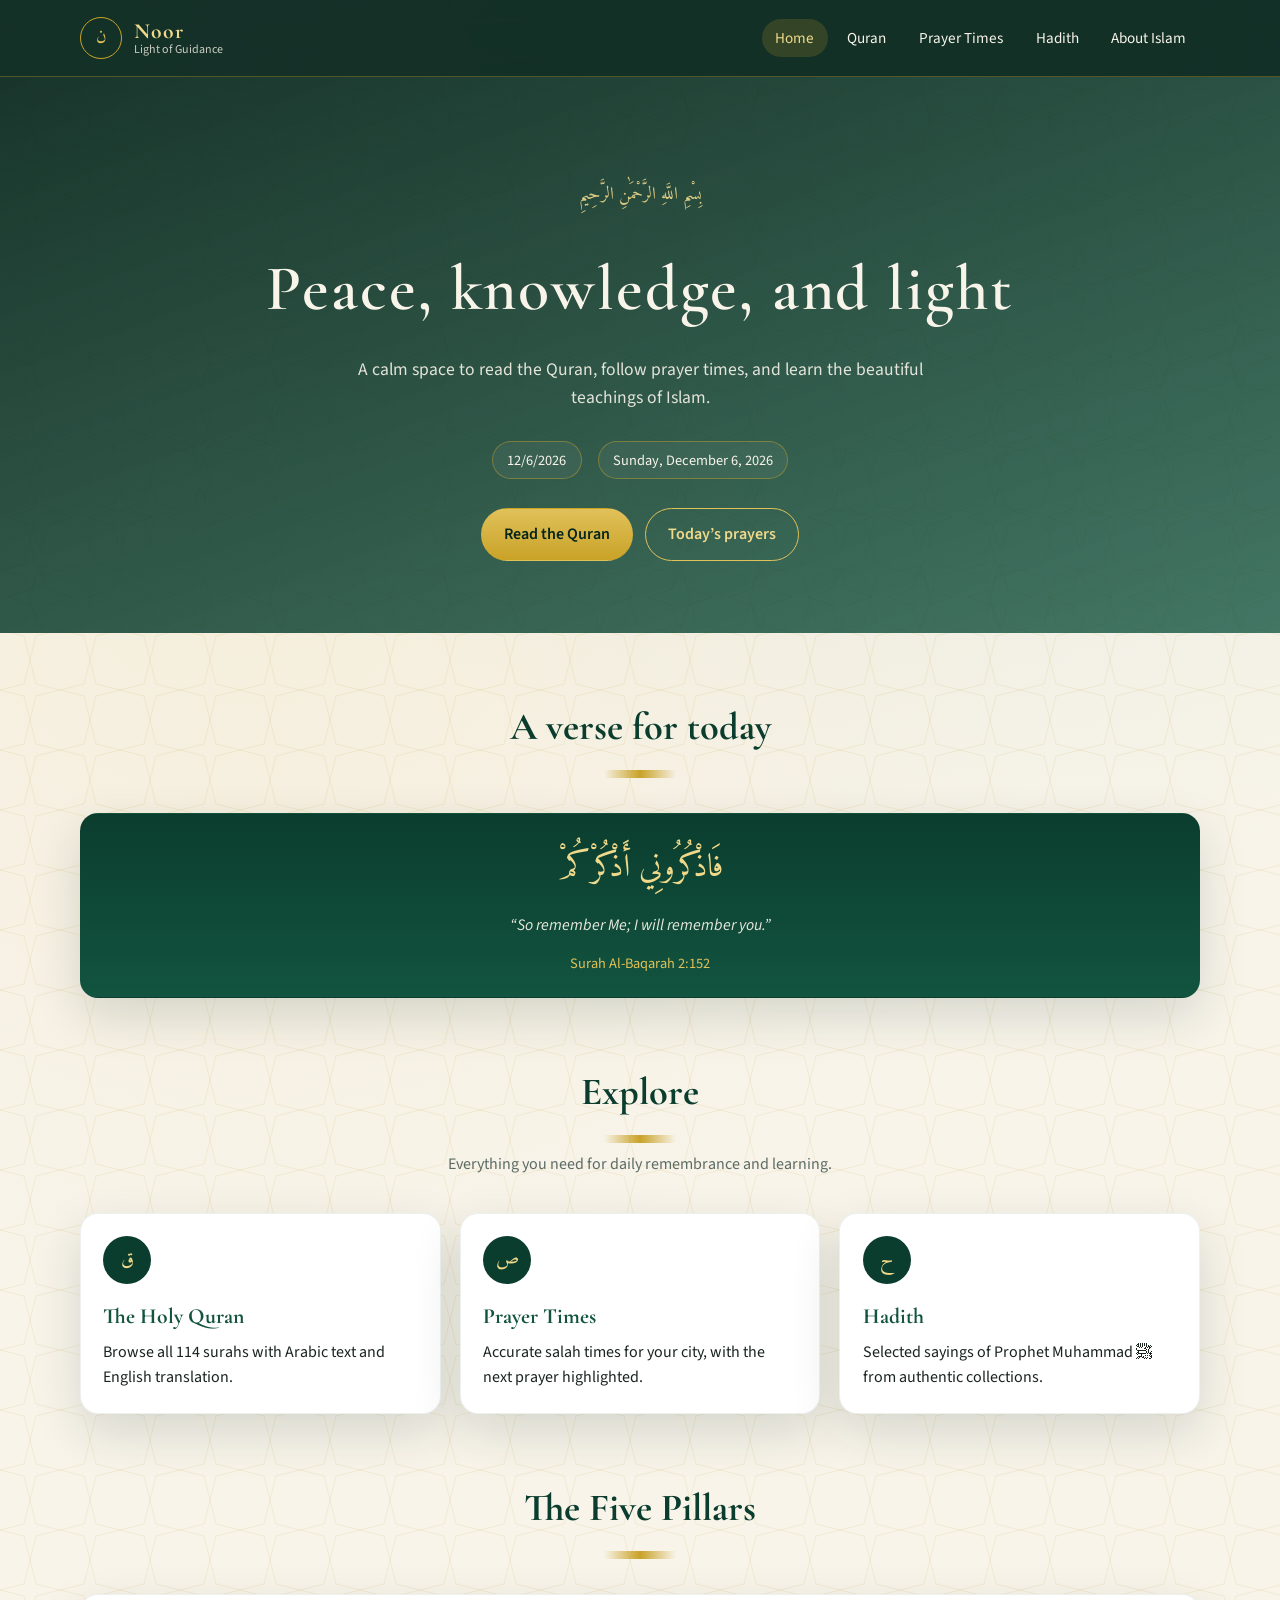
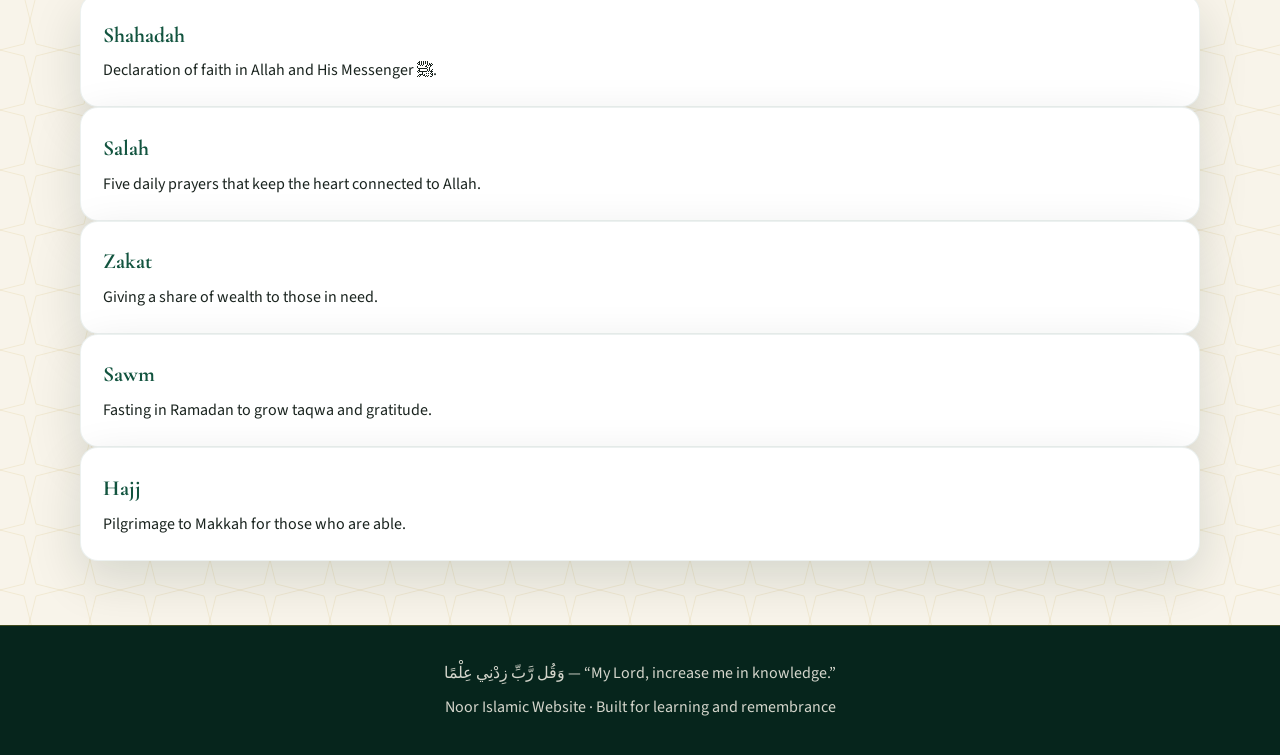
==== index.html @ 62fc7f0a "INIT" ====
<!DOCTYPE html>
<html lang="en">
<head>
  <meta charset="UTF-8" />
  <meta name="viewport" content="width=device-width, initial-scale=1.0" />
  <title>Noor — Islamic Home</title>
  <link rel="preconnect" href="https://fonts.googleapis.com" />
  <link rel="preconnect" href="https://fonts.gstatic.com" crossorigin />
  <link href="https://fonts.googleapis.com/css2?family=Amiri:ital,wght@0,400;0,700;1,400&family=Cormorant+Garamond:wght@500;600;700&family=Source+Sans+3:wght@400;600;700&display=swap" rel="stylesheet" />
  <link rel="stylesheet" href="css/styles.css" />
</head>
<body class="pattern" data-page="home">
  <header class="site-header">
    <div class="container nav-wrap">
      <a class="logo" href="index.html">
        <div class="logo-mark">ن</div>
        <div class="logo-text">
          <strong>Noor</strong>
          <span>Light of Guidance</span>
        </div>
      </a>
      <button class="menu-toggle" type="button" aria-label="Open menu">Menu</button>
      <nav class="nav">
        <a href="index.html" data-page="home">Home</a>
        <a href="quran.html" data-page="quran">Quran</a>
        <a href="prayer.html" data-page="prayer">Prayer Times</a>
        <a href="hadith.html" data-page="hadith">Hadith</a>
        <a href="about.html" data-page="about">About Islam</a>
      </nav>
    </div>
  </header>

  <section class="hero">
    <div class="container">
      <p class="bismillah">بِسْمِ اللَّهِ الرَّحْمَٰنِ الرَّحِيمِ</p>
      <h1>Peace, knowledge, and light</h1>
      <p>A calm space to read the Quran, follow prayer times, and learn the beautiful teachings of Islam.</p>
      <div class="hero-meta">
        <span class="chip" id="hijri-date">Loading Hijri date…</span>
        <span class="chip" id="greg-date"></span>
      </div>
      <div class="btn-row">
        <a class="btn btn-gold" href="quran.html">Read the Quran</a>
        <a class="btn btn-outline" href="prayer.html">Today’s prayers</a>
      </div>
    </div>
  </section>

  <section class="section">
    <div class="container">
      <div class="section-title">
        <h2>A verse for today</h2>
        <div class="ornament"></div>
      </div>
      <article class="card ayah-card" id="daily-ayah">
        <p class="ayah-ar">اللَّهُ نُورُ السَّمَاوَاتِ وَالْأَرْضِ</p>
        <p class="ayah-en">“Allah is the Light of the heavens and the earth.”</p>
        <p class="ayah-ref">Surah An-Nur 24:35</p>
      </article>
    </div>
  </section>

  <section class="section" style="padding-top: 0">
    <div class="container">
      <div class="section-title">
        <h2>Explore</h2>
        <div class="ornament"></div>
        <p>Everything you need for daily remembrance and learning.</p>
      </div>
      <div class="grid-3">
        <a class="card" href="quran.html">
          <div class="icon-circle">ق</div>
          <h3>The Holy Quran</h3>
          <p>Browse all 114 surahs with Arabic text and English translation.</p>
        </a>
        <a class="card" href="prayer.html">
          <div class="icon-circle">ص</div>
          <h3>Prayer Times</h3>
          <p>Accurate salah times for your city, with the next prayer highlighted.</p>
        </a>
        <a class="card" href="hadith.html">
          <div class="icon-circle">ح</div>
          <h3>Hadith</h3>
          <p>Selected sayings of Prophet Muhammad ﷺ from authentic collections.</p>
        </a>
      </div>
    </div>
  </section>

  <section class="section" style="padding-top: 0">
    <div class="container">
      <div class="section-title">
        <h2>The Five Pillars</h2>
        <div class="ornament"></div>
      </div>
      <div class="grid-5">
        <div class="card"><h3>Shahadah</h3><p>Declaration of faith in Allah and His Messenger ﷺ.</p></div>
        <div class="card"><h3>Salah</h3><p>Five daily prayers that keep the heart connected to Allah.</p></div>
        <div class="card"><h3>Zakat</h3><p>Giving a share of wealth to those in need.</p></div>
        <div class="card"><h3>Sawm</h3><p>Fasting in Ramadan to grow taqwa and gratitude.</p></div>
        <div class="card"><h3>Hajj</h3><p>Pilgrimage to Makkah for those who are able.</p></div>
      </div>
    </div>
  </section>

  <footer class="site-footer">
    <div class="container">
      <p>وَقُل رَّبِّ زِدْنِي عِلْمًا — “My Lord, increase me in knowledge.”</p>
      <p style="margin-top: 0.5rem">Noor Islamic Website · Built for learning and remembrance</p>
    </div>
  </footer>

  <script src="js/nav.js"></script>
  <script src="js/home.js"></script>
</body>
</html>
---- css/styles.css ----
:root {
  --green-950: #06251c;
  --green-900: #0b3d2e;
  --green-800: #12543f;
  --green-700: #1a6b50;
  --gold-500: #c9a227;
  --gold-400: #e0c15a;
  --gold-300: #f0d98a;
  --cream: #f8f4ea;
  --cream-dark: #efe6d4;
  --ink: #1a241f;
  --muted: #5c6b64;
  --white: #ffffff;
  --shadow: 0 18px 50px rgba(6, 37, 28, 0.14);
  --radius: 18px;
  --font-en: "Source Sans 3", "Segoe UI", sans-serif;
  --font-ar: "Amiri", "Noto Naskh Arabic", serif;
  --font-display: "Cormorant Garamond", Georgia, serif;
}

*,
*::before,
*::after {
  box-sizing: border-box;
  margin: 0;
  padding: 0;
}

html {
  scroll-behavior: smooth;
}

body {
  font-family: var(--font-en);
  color: var(--ink);
  background: var(--cream);
  min-height: 100vh;
  line-height: 1.6;
}

img {
  max-width: 100%;
  display: block;
}

a {
  color: inherit;
  text-decoration: none;
}

[hidden] {
  display: none !important;
}

.pattern {
  background-color: var(--cream);
  background-image:
    radial-gradient(circle at 20% 20%, rgba(201, 162, 39, 0.08), transparent 40%),
    radial-gradient(circle at 80% 0%, rgba(18, 84, 63, 0.08), transparent 35%),
    url("data:image/svg+xml,%3Csvg width='60' height='60' viewBox='0 0 60 60' xmlns='http://www.w3.org/2000/svg'%3E%3Cpath d='M30 0L36 24L60 30L36 36L30 60L24 36L0 30L24 24Z' fill='none' stroke='%23c9a227' stroke-opacity='0.12' stroke-width='1'/%3E%3C/svg%3E");
}

.container {
  width: min(1120px, calc(100% - 2rem));
  margin-inline: auto;
}

/* Header */
.site-header {
  position: sticky;
  top: 0;
  z-index: 50;
  background: rgba(6, 37, 28, 0.94);
  backdrop-filter: blur(12px);
  color: var(--cream);
  border-bottom: 1px solid rgba(201, 162, 39, 0.35);
}

.nav-wrap {
  display: flex;
  align-items: center;
  justify-content: space-between;
  gap: 1rem;
  min-height: 76px;
}

.logo {
  display: flex;
  align-items: center;
  gap: 0.75rem;
}

.logo-mark {
  width: 42px;
  height: 42px;
  border: 1px solid var(--gold-500);
  border-radius: 50%;
  display: grid;
  place-items: center;
  color: var(--gold-400);
  font-family: var(--font-ar);
  font-size: 1.15rem;
}

.logo-text {
  display: flex;
  flex-direction: column;
  line-height: 1.1;
}

.logo-text strong {
  font-family: var(--font-display);
  font-size: 1.35rem;
  letter-spacing: 0.04em;
  color: var(--gold-300);
}

.logo-text span {
  font-size: 0.75rem;
  opacity: 0.8;
}

.nav {
  display: flex;
  gap: 0.35rem;
  flex-wrap: wrap;
}

.nav a {
  padding: 0.45rem 0.85rem;
  border-radius: 999px;
  font-size: 0.95rem;
  color: var(--cream);
  transition: 0.2s ease;
}

.nav a:hover,
.nav a.active {
  background: rgba(201, 162, 39, 0.18);
  color: var(--gold-300);
}

.menu-toggle {
  display: none;
  background: transparent;
  border: 1px solid var(--gold-500);
  color: var(--gold-300);
  border-radius: 10px;
  padding: 0.4rem 0.7rem;
  cursor: pointer;
}

/* Hero */
.hero {
  background:
    linear-gradient(160deg, rgba(6, 37, 28, 0.92), rgba(18, 84, 63, 0.78)),
    url("data:image/svg+xml,%3Csvg width='80' height='80' viewBox='0 0 80 80' xmlns='http://www.w3.org/2000/svg'%3E%3Cpath d='M40 8L48 32L72 40L48 48L40 72L32 48L8 40L32 32Z' fill='none' stroke='%23c9a227' stroke-opacity='0.18'/%3E%3C/svg%3E");
  color: var(--cream);
  padding: 5.5rem 0 4.5rem;
  text-align: center;
  position: relative;
  overflow: hidden;
}

.bismillah {
  font-family: var(--font-ar);
  font-size: clamp(1.8rem, 4vw, 2.8rem);
  color: var(--gold-300);
  margin-bottom: 0.75rem;
}

.hero h1 {
  font-family: var(--font-display);
  font-weight: 600;
  font-size: clamp(2.2rem, 5vw, 4rem);
  letter-spacing: 0.03em;
}

.hero p {
  max-width: 620px;
  margin: 1rem auto 1.8rem;
  opacity: 0.9;
  font-size: 1.1rem;
}

.hero-meta {
  display: flex;
  justify-content: center;
  gap: 1rem;
  flex-wrap: wrap;
  margin-bottom: 1.8rem;
}

.chip {
  border: 1px solid rgba(201, 162, 39, 0.45);
  padding: 0.4rem 0.9rem;
  border-radius: 999px;
  font-size: 0.9rem;
  background: rgba(255, 255, 255, 0.05);
}

.btn {
  display: inline-flex;
  align-items: center;
  justify-content: center;
  gap: 0.4rem;
  border-radius: 999px;
  padding: 0.8rem 1.35rem;
  font-weight: 600;
  border: 1px solid transparent;
  cursor: pointer;
  transition: 0.2s ease;
  font-family: inherit;
}

.btn-gold {
  background: linear-gradient(180deg, var(--gold-400), var(--gold-500));
  color: var(--green-950);
}

.btn-gold:hover {
  transform: translateY(-1px);
  box-shadow: 0 8px 20px rgba(201, 162, 39, 0.35);
}

.btn-outline {
  border-color: var(--gold-400);
  color: var(--gold-300);
  background: transparent;
}

.btn-outline:hover {
  background: rgba(201, 162, 39, 0.12);
}

.btn-row {
  display: flex;
  gap: 0.8rem;
  justify-content: center;
  flex-wrap: wrap;
}

/* Sections */
.section {
  padding: 4rem 0;
}

.section-title {
  text-align: center;
  margin-bottom: 2.2rem;
}

.section-title h2 {
  font-family: var(--font-display);
  font-size: clamp(1.8rem, 3vw, 2.5rem);
  color: var(--green-900);
}

.ornament {
  width: 72px;
  height: 8px;
  margin: 0.7rem auto 0.6rem;
  background: linear-gradient(90deg, transparent, var(--gold-500), transparent);
}

.section-title p {
  color: var(--muted);
}

.grid-3,
.grid-2,
.grid-4 {
  display: grid;
  gap: 1.2rem;
}

.grid-3 {
  grid-template-columns: repeat(3, 1fr);
}

.grid-2 {
  grid-template-columns: repeat(2, 1fr);
}

.grid-4 {
  grid-template-columns: repeat(4, 1fr);
}

.grid-5 {
  grid-template-columns: repeat(5, 1fr);
}

.card {
  background: var(--white);
  border-radius: var(--radius);
  padding: 1.4rem;
  box-shadow: var(--shadow);
  border: 1px solid rgba(18, 84, 63, 0.08);
}

.card h3 {
  font-family: var(--font-display);
  color: var(--green-800);
  font-size: 1.35rem;
  margin-bottom: 0.4rem;
}

.icon-circle {
  width: 48px;
  height: 48px;
  border-radius: 50%;
  display: grid;
  place-items: center;
  background: var(--green-900);
  color: var(--gold-300);
  margin-bottom: 0.9rem;
  font-family: var(--font-ar);
  font-size: 1.2rem;
}

.ayah-card {
  text-align: center;
  background: linear-gradient(180deg, var(--green-900), var(--green-800));
  color: var(--cream);
}

.ayah-ar {
  font-family: var(--font-ar);
  font-size: clamp(1.4rem, 3vw, 2rem);
  line-height: 2;
  color: var(--gold-300);
  margin-bottom: 0.8rem;
}

.ayah-en {
  font-style: italic;
  opacity: 0.92;
}

.ayah-ref {
  margin-top: 0.8rem;
  color: var(--gold-400);
  font-size: 0.9rem;
}

.prayer-grid {
  display: grid;
  grid-template-columns: repeat(5, 1fr);
  gap: 0.8rem;
}

.prayer-item {
  text-align: center;
  padding: 1rem 0.5rem;
  border-radius: 14px;
  background: var(--cream);
  border: 1px solid rgba(18, 84, 63, 0.1);
}

.prayer-item.next {
  background: var(--green-900);
  color: var(--cream);
  border-color: var(--gold-500);
}

.prayer-item strong {
  display: block;
  font-size: 1.15rem;
  margin-top: 0.25rem;
}

.page-hero {
  padding: 3.2rem 0 2.2rem;
  background: var(--green-900);
  color: var(--cream);
  text-align: center;
}

.page-hero h1 {
  font-family: var(--font-display);
  font-size: clamp(2rem, 4vw, 3rem);
}

.search-bar,
.toolbar {
  display: flex;
  gap: 0.7rem;
  flex-wrap: wrap;
  margin: 1.2rem 0 1.5rem;
}

input,
select,
textarea {
  font: inherit;
  padding: 0.75rem 0.95rem;
  border-radius: 12px;
  border: 1px solid rgba(18, 84, 63, 0.2);
  background: var(--white);
  color: var(--ink);
  min-width: 0;
}

input:focus,
select:focus,
textarea:focus {
  outline: 2px solid var(--gold-500);
  outline-offset: 1px;
}

.search-bar input {
  flex: 1;
}

.surah-list {
  display: grid;
  grid-template-columns: repeat(auto-fill, minmax(240px, 1fr));
  gap: 0.8rem;
}

.surah-btn {
  text-align: left;
  background: var(--white);
  border: 1px solid rgba(18, 84, 63, 0.1);
  border-radius: 14px;
  padding: 0.9rem 1rem;
  cursor: pointer;
  display: flex;
  justify-content: space-between;
  align-items: center;
  gap: 0.6rem;
  box-shadow: 0 8px 20px rgba(6, 37, 28, 0.06);
}

.surah-btn:hover {
  border-color: var(--gold-500);
}

.surah-num {
  width: 34px;
  height: 34px;
  border-radius: 8px;
  background: var(--green-900);
  color: var(--gold-300);
  display: grid;
  place-items: center;
  font-size: 0.8rem;
  flex-shrink: 0;
}

.surah-meta {
  flex: 1;
}

.surah-meta small {
  color: var(--muted);
}

.ar-name {
  font-family: var(--font-ar);
  font-size: 1.15rem;
}

.reader {
  display: none;
  scroll-margin-top: 96px;
}

.reader.visible {
  display: block;
}

.ayah-row {
  padding: 1.1rem 0;
  border-bottom: 1px solid rgba(18, 84, 63, 0.1);
}

.ayah-row .ar {
  font-family: var(--font-ar);
  font-size: 1.55rem;
  line-height: 2.1;
  direction: rtl;
  text-align: right;
}

.ayah-row .en {
  color: var(--muted);
  margin-top: 0.4rem;
}

.ayah-n {
  color: var(--gold-500);
  font-size: 0.8rem;
}

.hadith-ar {
  font-family: var(--font-ar);
  font-size: 1.4rem;
  direction: rtl;
  text-align: right;
  line-height: 2;
  margin-bottom: 0.8rem;
}

.names-grid {
  display: grid;
  grid-template-columns: repeat(auto-fill, minmax(150px, 1fr));
  gap: 0.7rem;
}

.name-card {
  background: var(--white);
  border-radius: 12px;
  padding: 0.85rem;
  text-align: center;
  border: 1px solid rgba(18, 84, 63, 0.1);
}

.name-card .ar {
  font-family: var(--font-ar);
  font-size: 1.3rem;
  color: var(--green-800);
}

.name-card small {
  color: var(--muted);
}

.site-footer {
  background: var(--green-950);
  color: var(--cream);
  padding: 2.2rem 0;
  text-align: center;
  border-top: 1px solid rgba(201, 162, 39, 0.3);
}

.site-footer p {
  opacity: 0.85;
}

.muted {
  color: var(--muted);
}

.status {
  text-align: center;
  padding: 1rem;
  color: var(--muted);
}

.error {
  color: #9b2c2c;
}

@media (max-width: 900px) {
  .grid-3,
  .grid-4,
  .grid-5,
  .prayer-grid {
    grid-template-columns: repeat(2, 1fr);
  }
}

@media (max-width: 760px) {
  .menu-toggle {
    display: block;
  }

  .nav {
    display: none;
    position: absolute;
    inset: 76px 1rem auto;
    background: var(--green-950);
    flex-direction: column;
    padding: 0.8rem;
    border-radius: 14px;
    border: 1px solid rgba(201, 162, 39, 0.3);
  }

  .nav.open {
    display: flex;
  }

  .grid-2,
  .grid-3,
  .grid-4,
  .grid-5,
  .prayer-grid {
    grid-template-columns: 1fr;
  }
}
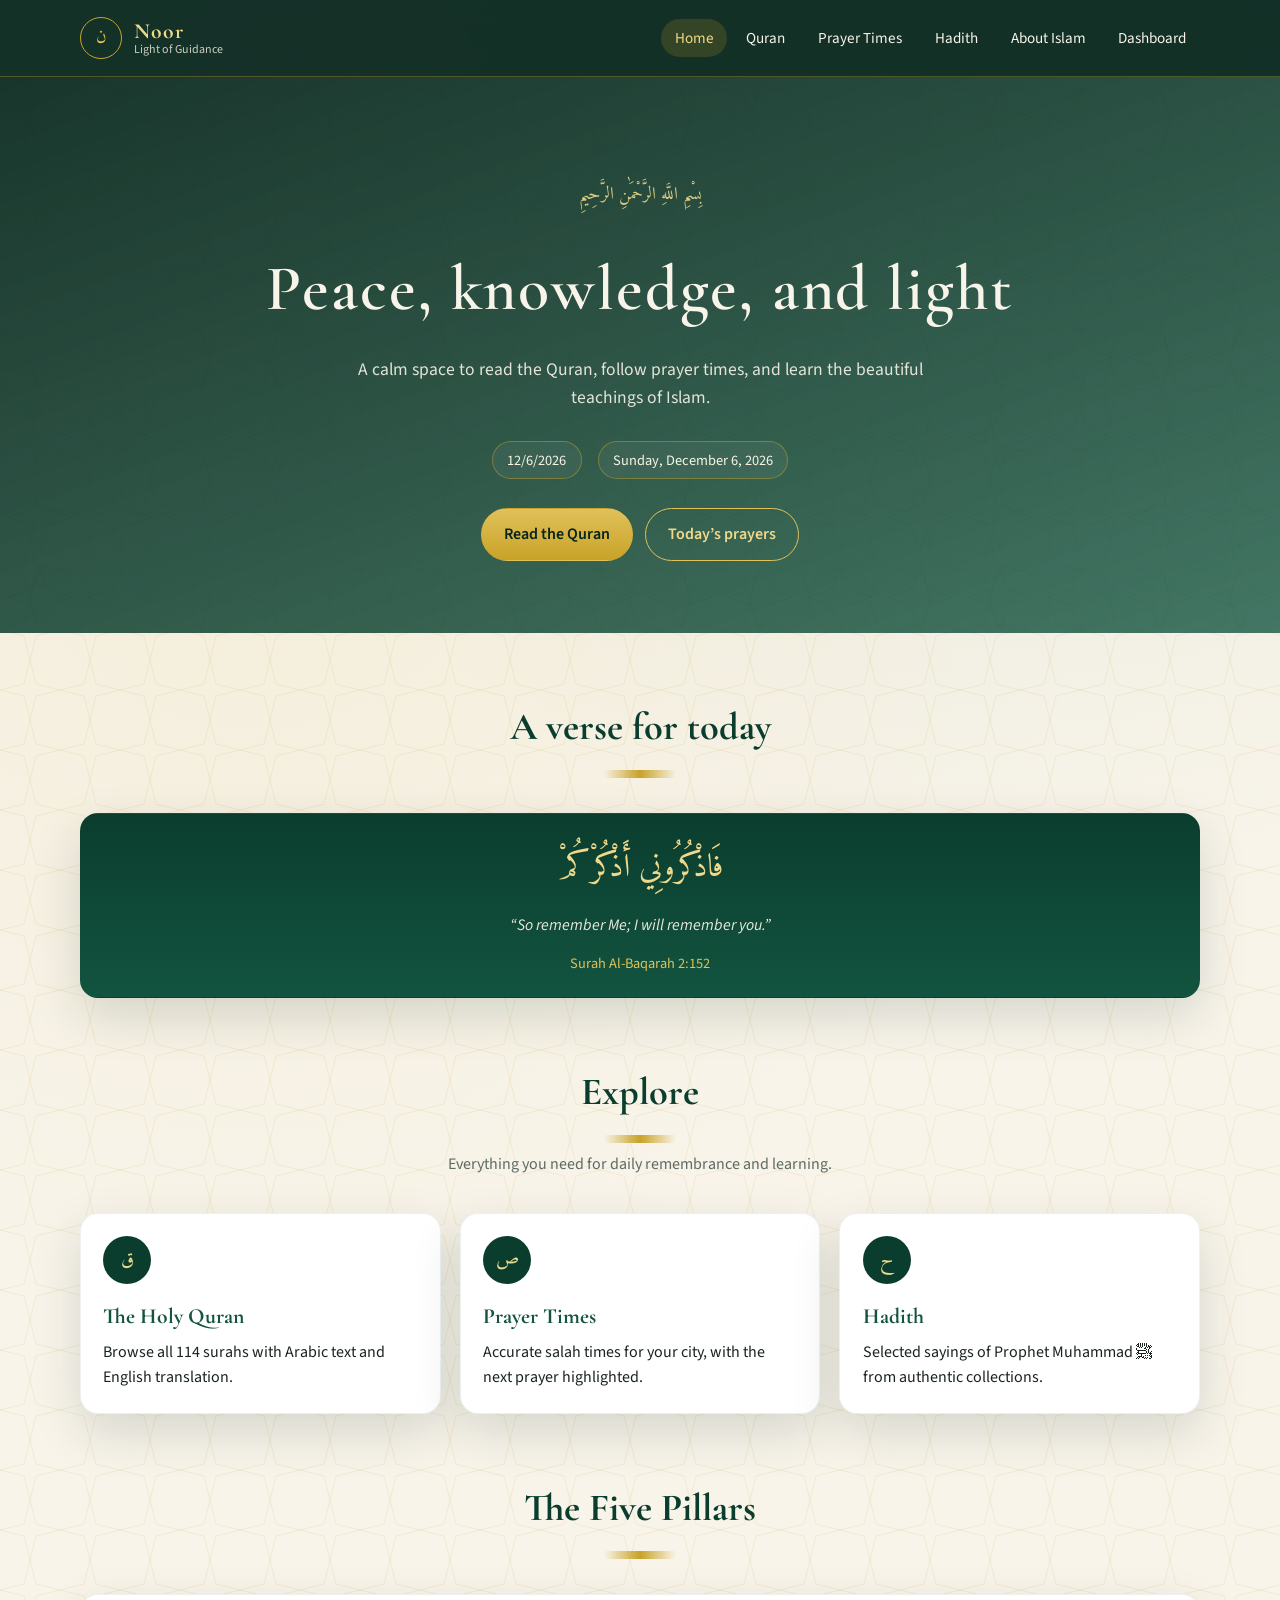
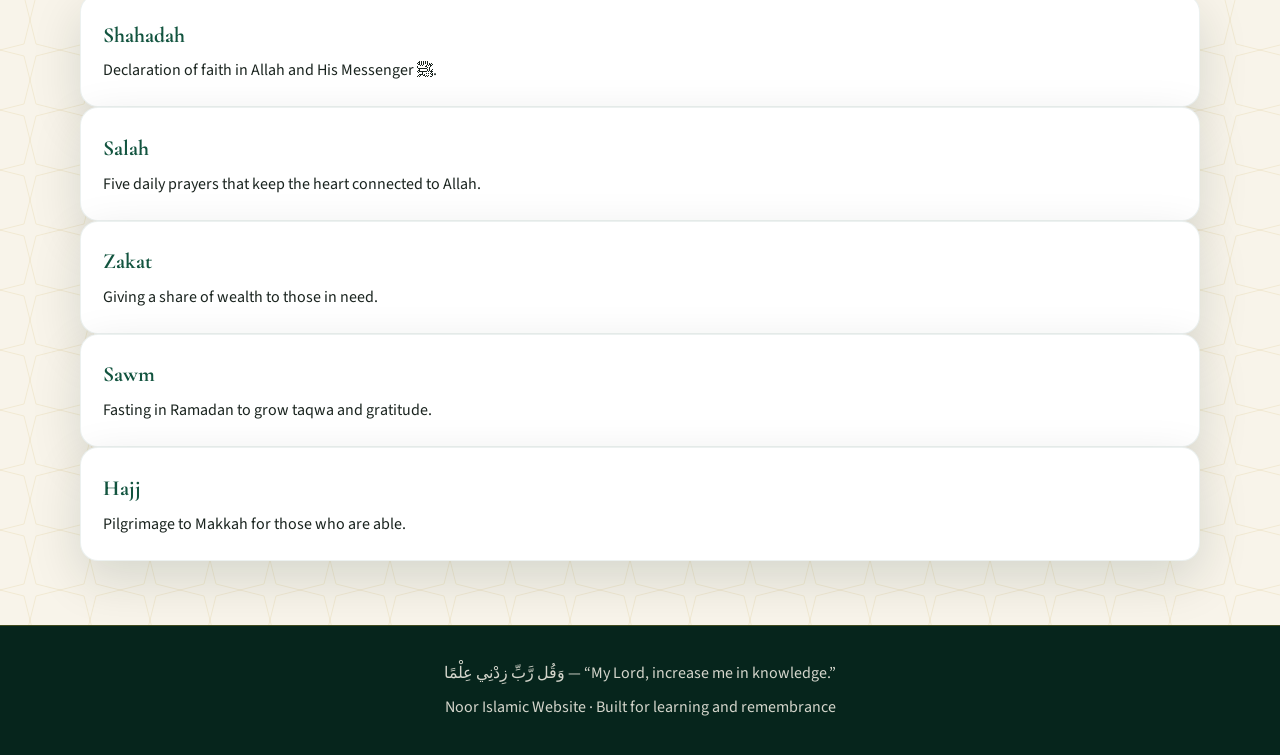
==== commit 3878e6f0: "Add dashboard page" ====
--- a/index.html
+++ b/index.html
@@ -26,6 +26,7 @@
         <a href="prayer.html" data-page="prayer">Prayer Times</a>
         <a href="hadith.html" data-page="hadith">Hadith</a>
         <a href="about.html" data-page="about">About Islam</a>
+        <a href="dashboard.html" data-page="dashboard">Dashboard</a>
       </nav>
     </div>
   </header>
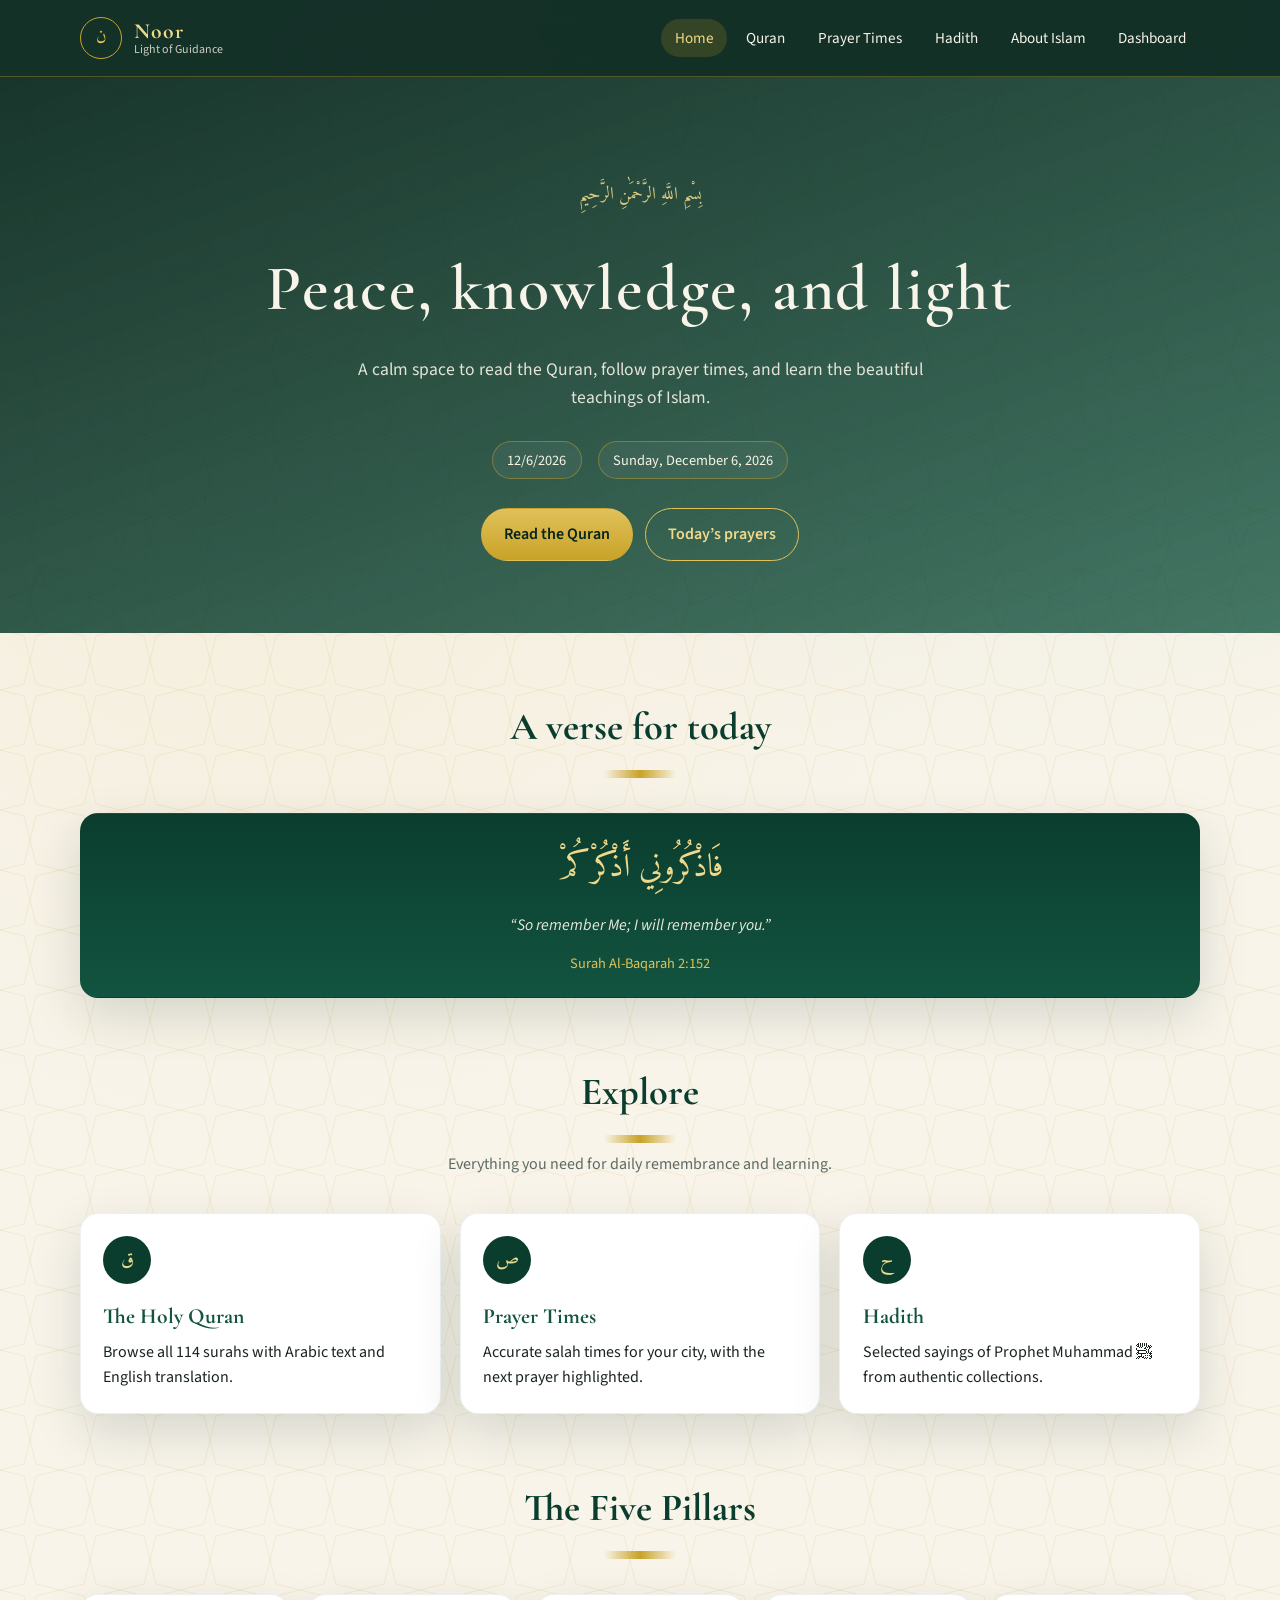
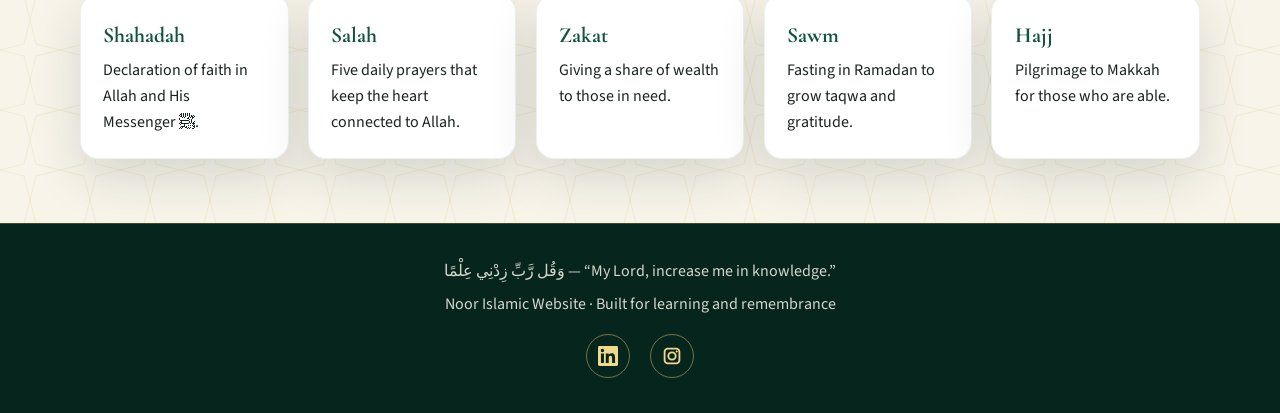
==== commit 0fdc8f4c: "Add social profile icons to site footers Co-authored-by: Copilot <223556219+Copilot@users.noreply.gi" ====
--- a/index.html
+++ b/index.html
@@ -108,6 +108,14 @@
     <div class="container">
       <p>وَقُل رَّبِّ زِدْنِي عِلْمًا — “My Lord, increase me in knowledge.”</p>
       <p style="margin-top: 0.5rem">Noor Islamic Website · Built for learning and remembrance</p>
+      <nav class="social-links" aria-label="Social media profiles">
+        <a href="https://www.linkedin.com/in/muhammad-sanwal-00b918297?utm_source=share_via&amp;utm_content=profile&amp;utm_medium=member_android" target="_blank" rel="noopener noreferrer" aria-label="LinkedIn profile">
+          <svg aria-hidden="true" viewBox="0 0 24 24"><path d="M20.45 20.45h-3.55v-5.57c0-1.33-.03-3.04-1.85-3.04-1.85 0-2.14 1.45-2.14 2.94v5.67H9.36V9h3.41v1.56h.05c.48-.9 1.64-1.85 3.37-1.85 3.6 0 4.27 2.37 4.27 5.46v6.28zM5.34 7.43a2.06 2.06 0 1 1 0-4.12 2.06 2.06 0 0 1 0 4.12zm1.78 13.02H3.56V9h3.56v11.45zM22.23 0H1.77C.79 0 0 .77 0 1.72v20.56C0 23.23.79 24 1.77 24h20.46c.98 0 1.77-.77 1.77-1.72V1.72C24 .77 23.21 0 22.23 0z"/></svg>
+        </a>
+        <a href="https://www.instagram.com/zawar_webzi?cplk=MXQzaGt3OTd4dTRj" target="_blank" rel="noopener noreferrer" aria-label="Instagram profile">
+          <svg aria-hidden="true" viewBox="0 0 24 24"><path d="M7 2h10a5 5 0 0 1 5 5v10a5 5 0 0 1-5 5H7a5 5 0 0 1-5-5V7a5 5 0 0 1 5-5zm0 2.2A2.8 2.8 0 0 0 4.2 7v10A2.8 2.8 0 0 0 7 19.8h10a2.8 2.8 0 0 0 2.8-2.8V7A2.8 2.8 0 0 0 17 4.2H7zm5 2.3a5.5 5.5 0 1 1 0 11 5.5 5.5 0 0 1 0-11zm0 2.2a3.3 3.3 0 1 0 0 6.6 3.3 3.3 0 0 0 0-6.6zm5.7-3.4a1.3 1.3 0 1 1 0 2.6 1.3 1.3 0 0 1 0-2.6z"/></svg>
+        </a>
+      </nav>
     </div>
   </footer>
 
--- a/css/styles.css
+++ b/css/styles.css
@@ -269,7 +269,8 @@
 
 .grid-3,
 .grid-2,
-.grid-4 {
+.grid-4,
+.grid-5 {
   display: grid;
   gap: 1.2rem;
 }
@@ -538,6 +539,38 @@
   opacity: 0.85;
 }
 
+.social-links {
+  display: flex;
+  justify-content: center;
+  gap: 1.2rem;
+  margin-top: 1rem;
+}
+
+.social-links a {
+  display: grid;
+  width: 2.75rem;
+  height: 2.75rem;
+  place-items: center;
+  color: var(--gold-300);
+  border: 1px solid rgba(240, 217, 138, 0.45);
+  border-radius: 50%;
+  transition: color 0.2s ease, background-color 0.2s ease, border-color 0.2s ease;
+}
+
+.social-links svg {
+  width: 1.25rem;
+  height: 1.25rem;
+  fill: currentColor;
+}
+
+.social-links a:hover,
+.social-links a:focus-visible {
+  color: var(--white);
+  background: rgba(201, 162, 39, 0.18);
+  border-color: var(--gold-300);
+  outline: none;
+}
+
 .muted {
   color: var(--muted);
 }
